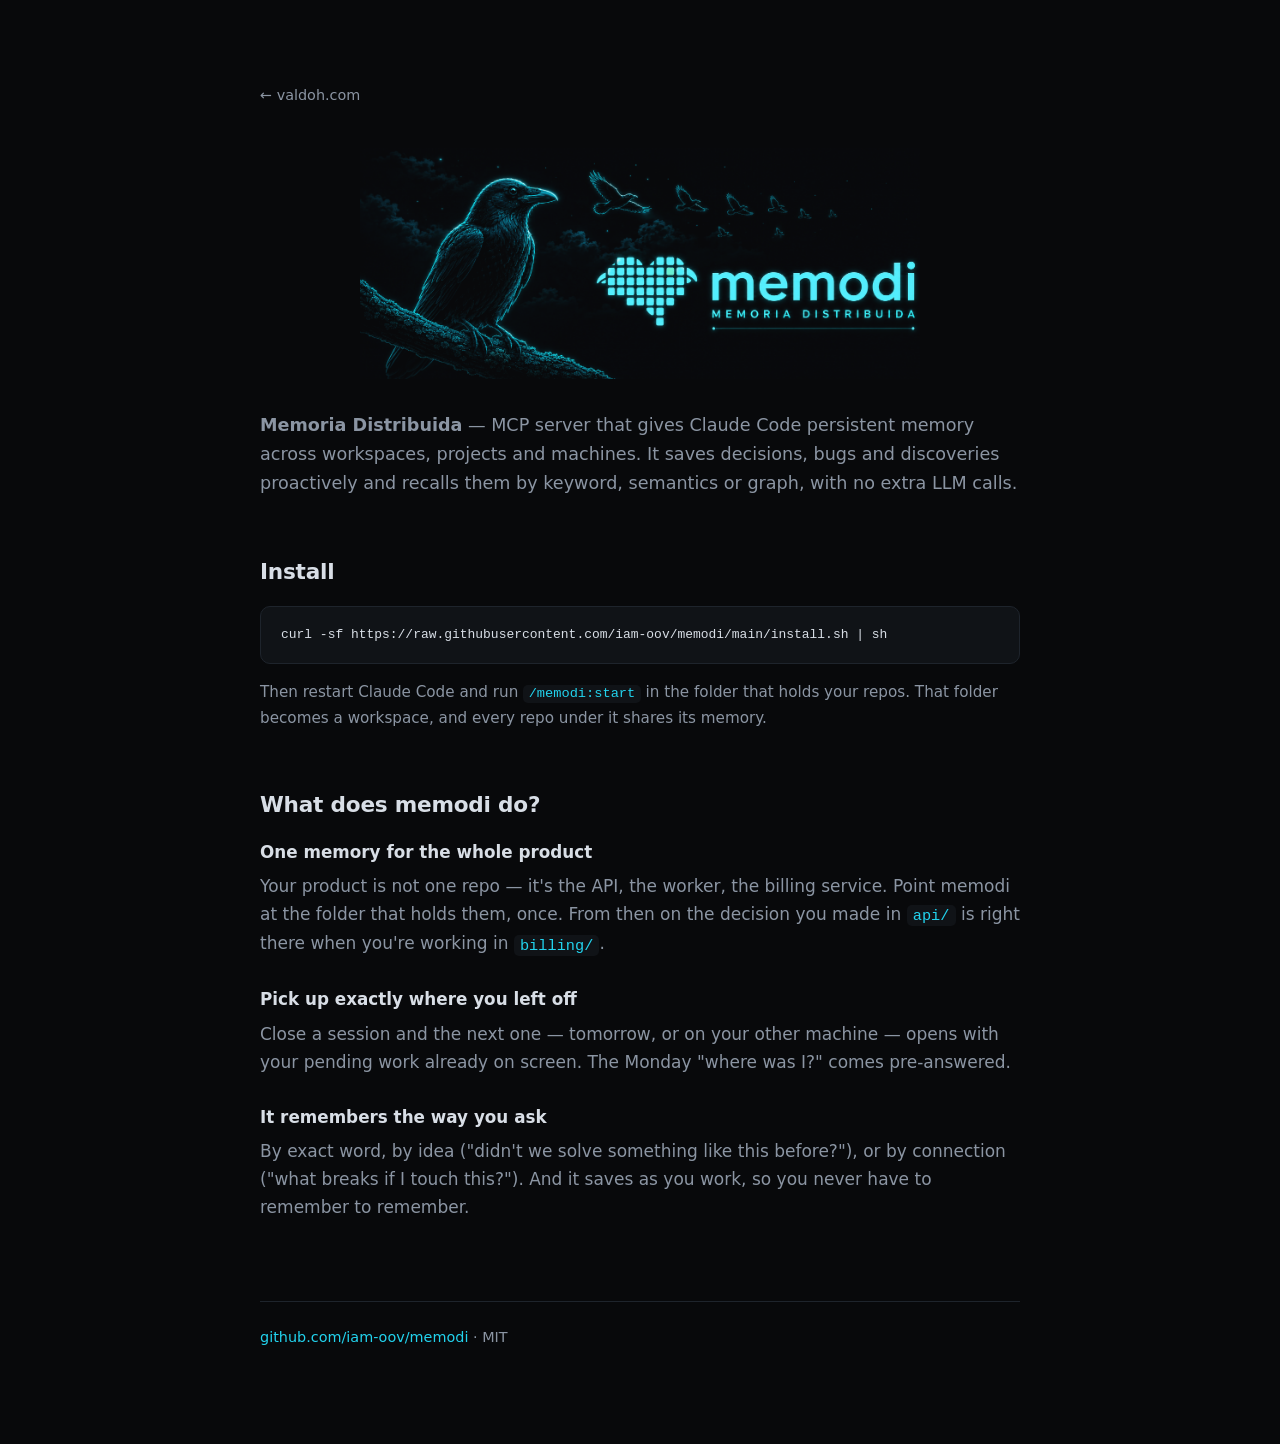
==== memodi/index.html @ 6fce4209 "feat: static showcase site with memodi project page Landing with a project grid plus a memodi detail" ====
<!doctype html>
<html lang="en">
  <head>
    <meta charset="utf-8" />
    <meta name="viewport" content="width=device-width, initial-scale=1" />
    <title>memodi — persistent memory for Claude Code</title>
    <meta
      name="description"
      content="MCP server that gives Claude Code persistent memory across workspaces, projects and machines."
    />
    <link
      rel="icon"
      href="data:image/svg+xml,<svg xmlns='http://www.w3.org/2000/svg' viewBox='0 0 16 16'><text y='14' font-size='14'>🐦‍⬛</text></svg>"
    />
    <link rel="stylesheet" href="/style.css" />
  </head>
  <body>
    <main>
      <a class="back" href="/">← valdoh.com</a>

      <img class="logo" src="/img/memodi-logo.png" alt="memodi" />

      <p class="lede">
        <strong>Memoria Distribuida</strong> — MCP server that gives Claude Code
        persistent memory across workspaces, projects and machines. It saves
        decisions, bugs and discoveries proactively and recalls them by keyword,
        semantics or graph, with no extra LLM calls.
      </p>

      <h2>Install</h2>
      <pre><code>curl -sf https://raw.githubusercontent.com/iam-oov/memodi/main/install.sh | sh</code></pre>
      <p class="note">
        Then restart Claude Code and run <code>/memodi:start</code> in the folder
        that holds your repos. That folder becomes a workspace, and every repo
        under it shares its memory.
      </p>

      <h2>What does memodi do?</h2>

      <div class="feature">
        <h3>One memory for the whole product</h3>
        <p>
          Your product is not one repo — it's the API, the worker, the billing
          service. Point memodi at the folder that holds them, once. From then
          on the decision you made in <code>api/</code> is right there when
          you're working in <code>billing/</code>.
        </p>
      </div>

      <div class="feature">
        <h3>Pick up exactly where you left off</h3>
        <p>
          Close a session and the next one — tomorrow, or on your other machine
          — opens with your pending work already on screen. The Monday "where
          was I?" comes pre-answered.
        </p>
      </div>

      <div class="feature">
        <h3>It remembers the way you ask</h3>
        <p>
          By exact word, by idea ("didn't we solve something like this
          before?"), or by connection ("what breaks if I touch this?"). And it
          saves as you work, so you never have to remember to remember.
        </p>
      </div>

      <footer>
        <a href="https://github.com/iam-oov/memodi">github.com/iam-oov/memodi</a>
        · MIT
      </footer>
    </main>
  </body>
</html>
---- style.css ----
:root {
  --bg: #08090b;
  --surface: #101317;
  --border: #1e242c;
  --text: #d8dee6;
  --muted: #8b95a3;
  --accent: #22d3ee;
  --mono: ui-monospace, SFMono-Regular, "SF Mono", Menlo, Consolas, monospace;
}

*,
*::before,
*::after {
  box-sizing: border-box;
}

body {
  margin: 0;
  padding: 0 1.5rem;
  background: var(--bg);
  color: var(--text);
  font-family: system-ui, -apple-system, "Segoe UI", Roboto, sans-serif;
  font-size: 17px;
  line-height: 1.65;
  -webkit-font-smoothing: antialiased;
}

main {
  max-width: 760px;
  margin: 0 auto;
  padding: 5rem 0 6rem;
}

a {
  color: var(--accent);
  text-decoration: none;
}

a:hover {
  text-decoration: underline;
}

h1 {
  margin: 0 0 0.5rem;
  font-size: 2.5rem;
  line-height: 1.15;
  letter-spacing: -0.02em;
}

h2 {
  margin: 3.5rem 0 1rem;
  font-size: 1.35rem;
  letter-spacing: -0.01em;
}

.lede {
  margin: 0 0 2rem;
  color: var(--muted);
  font-size: 1.1rem;
}

.grid {
  display: grid;
  grid-template-columns: repeat(auto-fill, minmax(280px, 1fr));
  gap: 1rem;
}

.card {
  display: block;
  padding: 1.5rem;
  border: 1px solid var(--border);
  border-radius: 12px;
  background: var(--surface);
  color: inherit;
  transition: border-color 0.15s, transform 0.15s;
}

.card:hover {
  border-color: var(--accent);
  text-decoration: none;
  transform: translateY(-2px);
}

.card h3 {
  margin: 0 0 0.35rem;
  font-size: 1.15rem;
  color: var(--accent);
}

.card p {
  margin: 0;
  color: var(--muted);
  font-size: 0.95rem;
  line-height: 1.5;
}

.logo {
  display: block;
  width: 100%;
  max-width: 560px;
  height: auto;
  margin: 0 auto 2rem;
  /* The artwork ships on a solid black plate; screen drops it onto the page. */
  mix-blend-mode: screen;
}

pre {
  margin: 0;
  padding: 1.1rem 1.25rem;
  overflow-x: auto;
  border: 1px solid var(--border);
  border-radius: 10px;
  background: var(--surface);
  font-family: var(--mono);
  font-size: 0.9rem;
  line-height: 1.5;
}

code {
  font-family: var(--mono);
  font-size: 0.9em;
}

p code,
li code {
  padding: 0.1em 0.4em;
  border-radius: 5px;
  background: var(--surface);
  color: var(--accent);
}

.note {
  margin: 1rem 0 0;
  color: var(--muted);
  font-size: 0.95rem;
}

.feature {
  margin: 0 0 1.75rem;
}

.feature h3 {
  margin: 0 0 0.35rem;
  font-size: 1.05rem;
}

.feature p {
  margin: 0;
  color: var(--muted);
}

footer {
  margin-top: 5rem;
  padding-top: 1.5rem;
  border-top: 1px solid var(--border);
  color: var(--muted);
  font-size: 0.9rem;
}

.back {
  display: inline-block;
  margin-bottom: 2.5rem;
  color: var(--muted);
  font-size: 0.9rem;
}
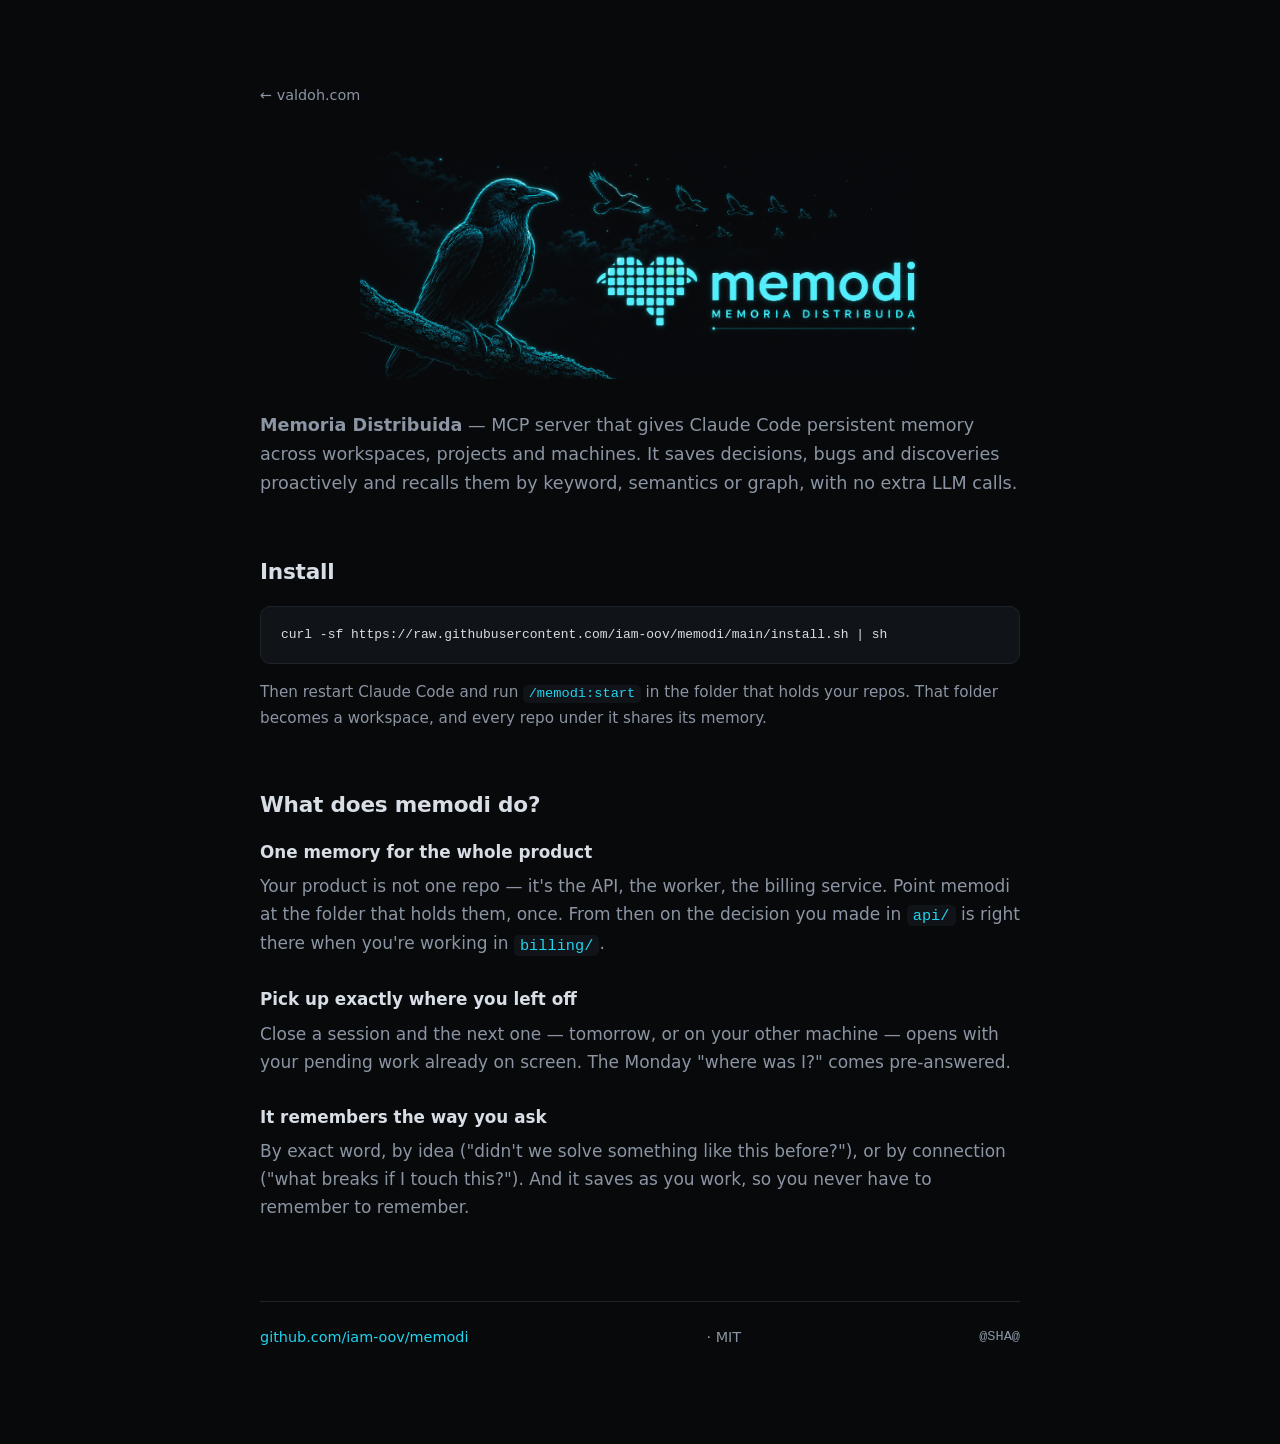
==== commit a6aa95a4: "feat: stamp the deployed commit into the footer" ====
--- a/memodi/index.html
+++ b/memodi/index.html
@@ -68,6 +68,11 @@
       <footer>
         <a href="https://github.com/iam-oov/memodi">github.com/iam-oov/memodi</a>
         · MIT
+        <a
+          class="version"
+          href="https://github.com/iam-oov/valdoh.com-page/commit/@SHA@"
+          >@SHA@</a
+        >
       </footer>
     </main>
   </body>
--- a/style.css
+++ b/style.css
@@ -150,11 +150,20 @@
 }
 
 footer {
+  display: flex;
+  gap: 1rem;
+  justify-content: space-between;
   margin-top: 5rem;
   padding-top: 1.5rem;
   border-top: 1px solid var(--border);
   color: var(--muted);
   font-size: 0.9rem;
+}
+
+.version {
+  color: var(--muted);
+  font-family: var(--mono);
+  font-size: 0.85rem;
 }
 
 .back {
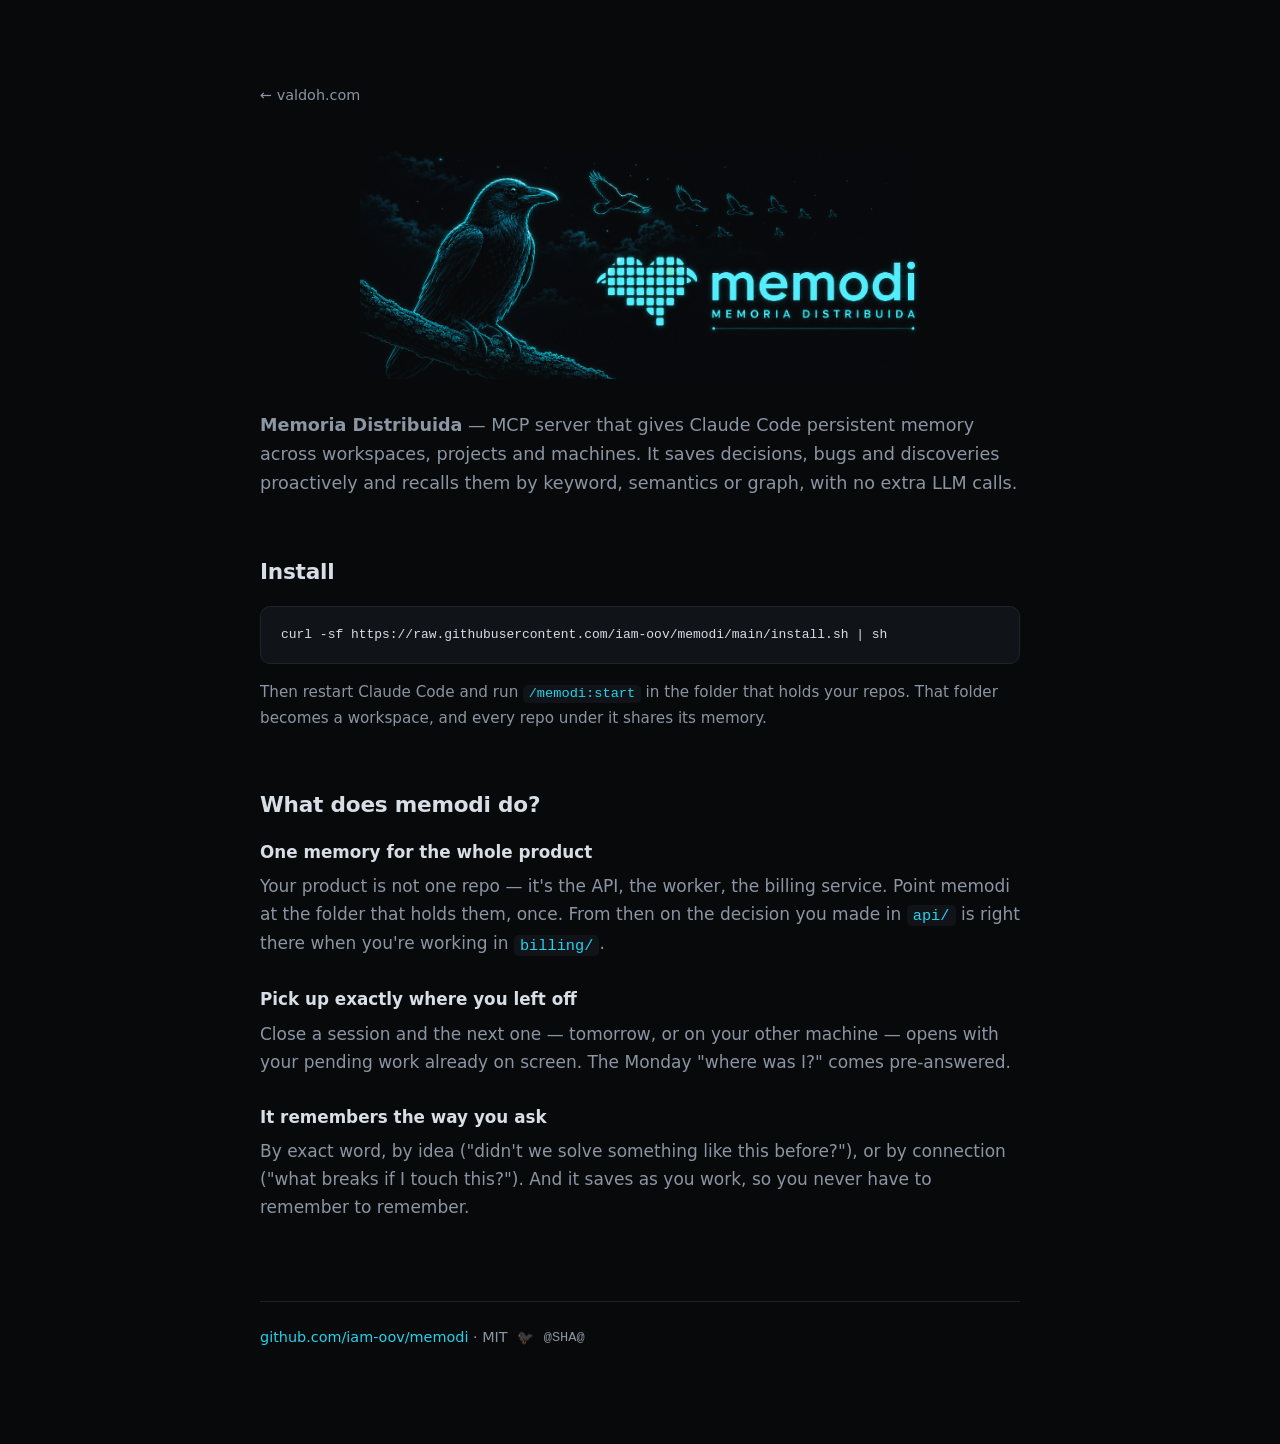
==== commit 78d7b084: "feat: crow separator in the footer, and version the stylesheet URL" ====
--- a/memodi/index.html
+++ b/memodi/index.html
@@ -12,7 +12,7 @@
       rel="icon"
       href="data:image/svg+xml,<svg xmlns='http://www.w3.org/2000/svg' viewBox='0 0 16 16'><text y='14' font-size='14'>🐦‍⬛</text></svg>"
     />
-    <link rel="stylesheet" href="/style.css" />
+    <link rel="stylesheet" href="/style.css?v=@SHA@" />
   </head>
   <body>
     <main>
@@ -66,8 +66,13 @@
       </div>
 
       <footer>
-        <a href="https://github.com/iam-oov/memodi">github.com/iam-oov/memodi</a>
-        · MIT
+        <span
+          ><a href="https://github.com/iam-oov/memodi"
+            >github.com/iam-oov/memodi</a
+          >
+          · MIT</span
+        >
+        <span class="sep" aria-hidden="true">🐦‍⬛</span>
         <a
           class="version"
           href="https://github.com/iam-oov/valdoh.com-page/commit/@SHA@"
--- a/style.css
+++ b/style.css
@@ -151,8 +151,9 @@
 
 footer {
   display: flex;
-  gap: 1rem;
-  justify-content: space-between;
+  flex-wrap: wrap;
+  align-items: center;
+  gap: 0.6rem;
   margin-top: 5rem;
   padding-top: 1.5rem;
   border-top: 1px solid var(--border);
@@ -166,6 +167,12 @@
   font-size: 0.85rem;
 }
 
+.sep {
+  font-size: 0.85rem;
+  line-height: 1;
+  opacity: 0.75;
+}
+
 .back {
   display: inline-block;
   margin-bottom: 2.5rem;
